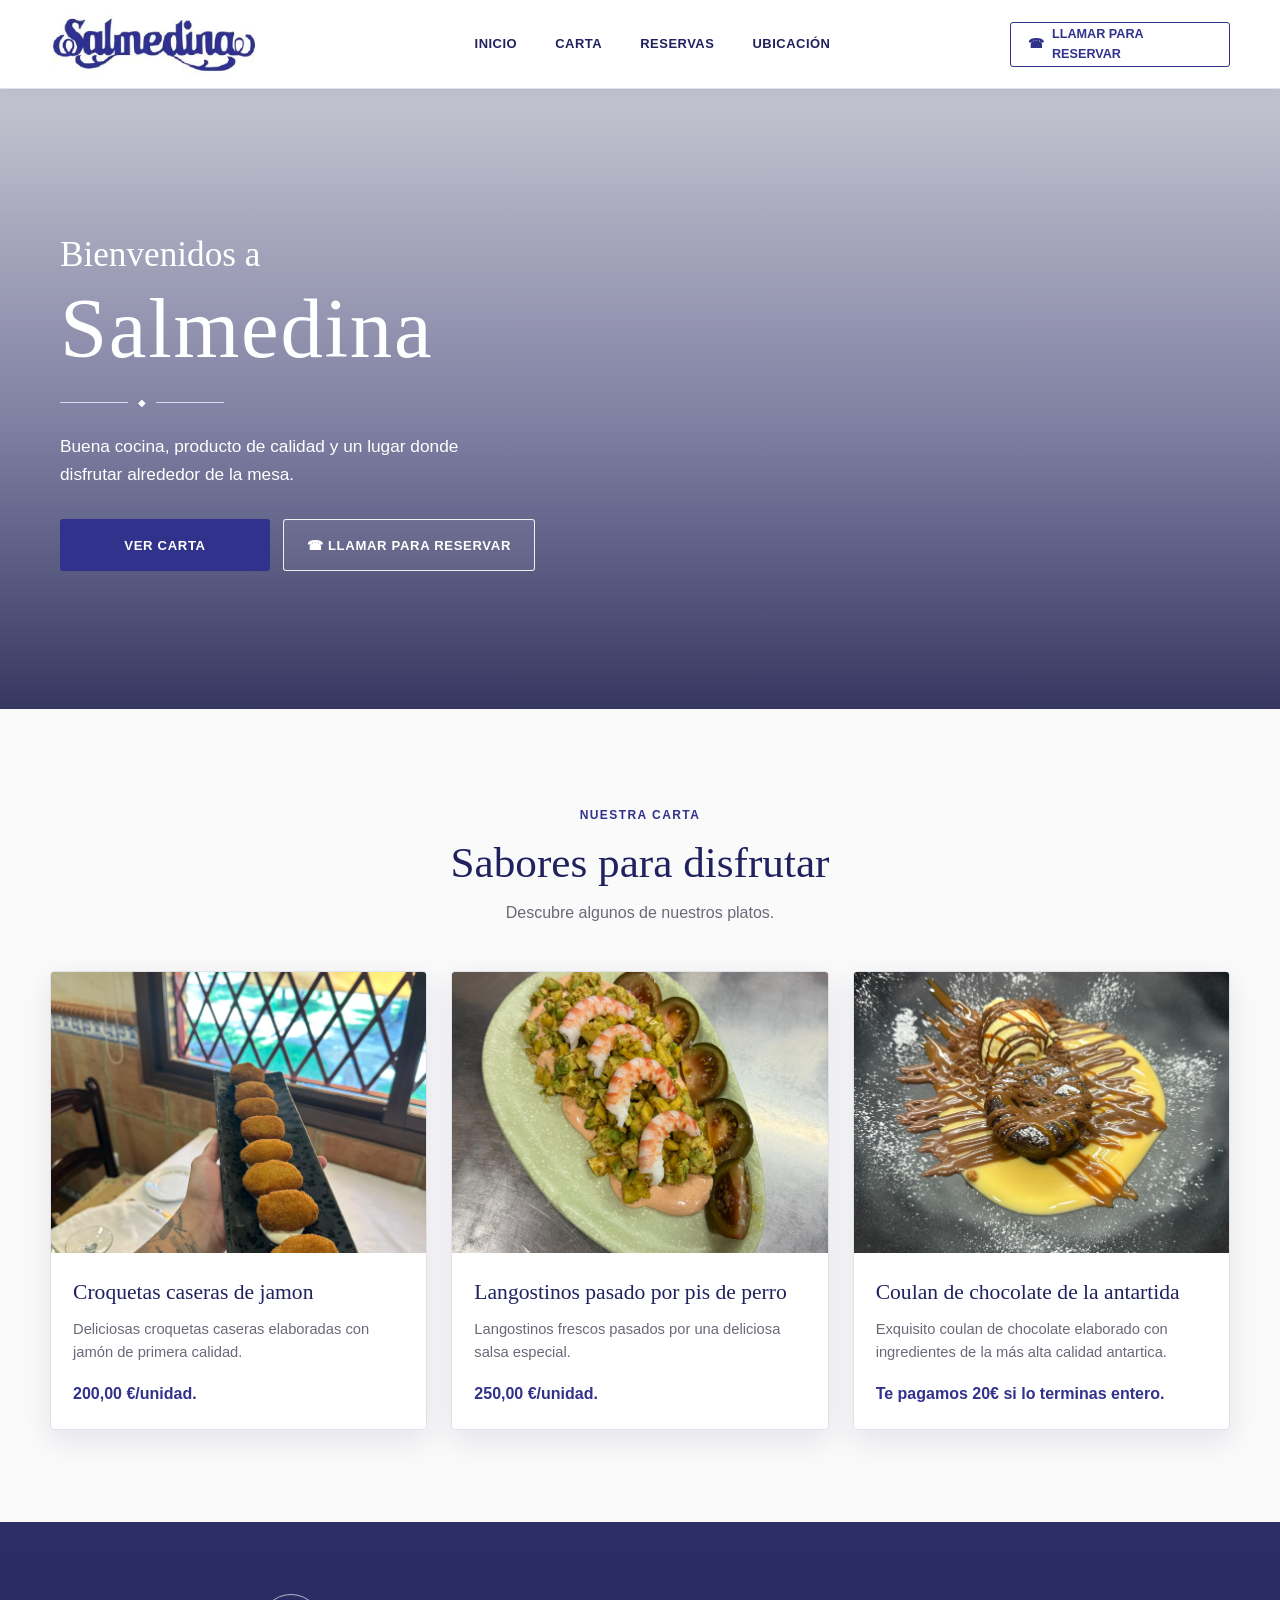
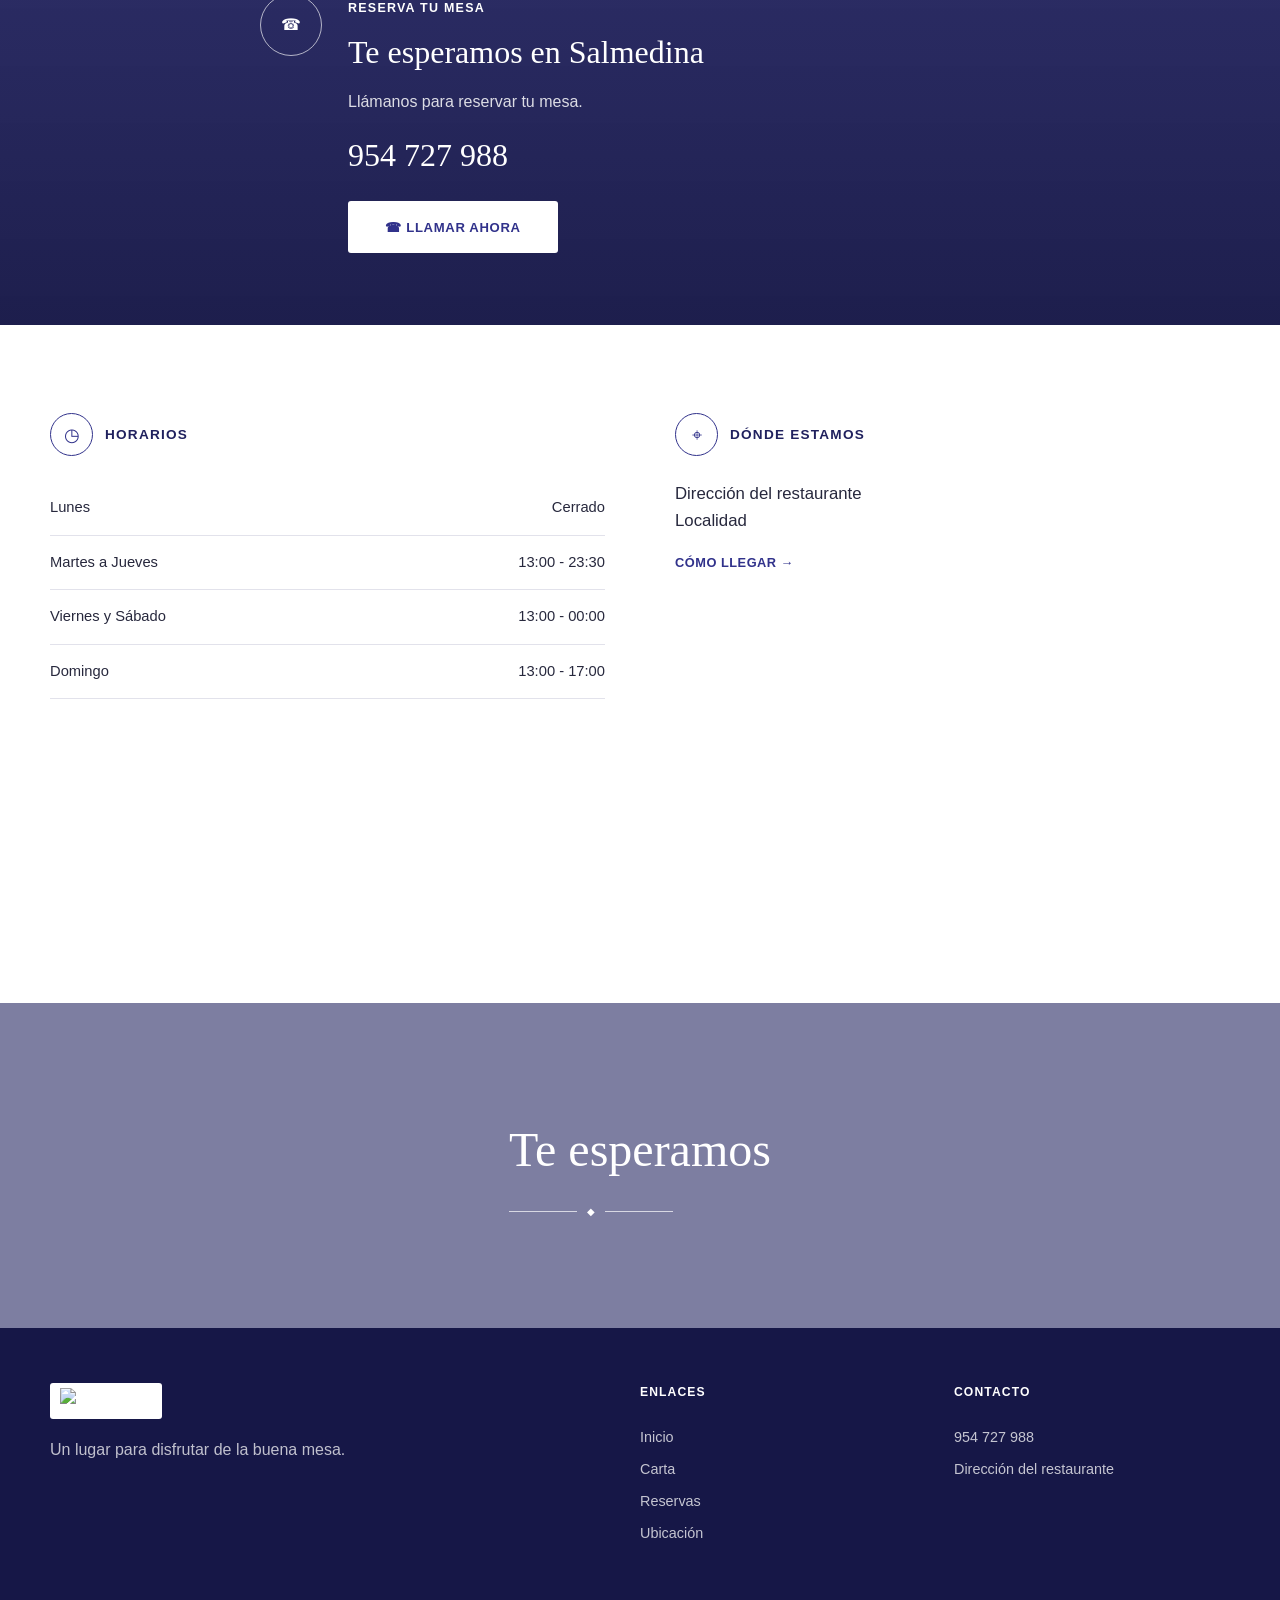
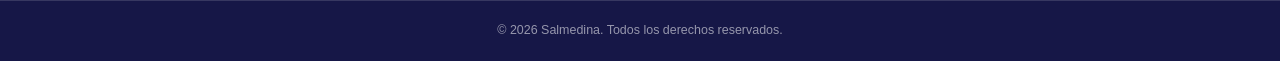
==== docs/index.html @ f75715e8 "v0.2.1" ====
<!DOCTYPE html>
<html lang="es">
<head>
    <meta charset="UTF-8">
    <meta name="viewport" content="width=device-width, initial-scale=1.0">

    <meta
        name="description"
        content="Salmedina - restaurante, carta, reservas, horarios y ubicación.">

    <title>Salmedina | Restaurante</title>

    <link rel="stylesheet" href="css/welcome.css">
</head>

<body>

<header class="header">

    <div class="header__container">

        <!-- Botón pensado para la navegación móvil -->
        <button class="menu-button" type="button" aria-label="Abrir menú">
            <span></span>
            <span></span>
            <span></span>
        </button>

        <!-- LOGO -->
        <a href="#inicio" class="logo" aria-label="Salmedina">
            <img
                src="static/img/logo.png"
                alt="Salmedina"
                class="logo__image">
        </a>

        <!-- Navegación de escritorio -->
        <nav class="nav">
            <a href="#inicio" class="nav__link">Inicio</a>
            <a href="#carta" class="nav__link">Carta</a>
            <a href="#reservas" class="nav__link">Reservas</a>
            <a href="#informacion" class="nav__link">Ubicación</a>
        </nav>

        <!-- En móvil queda solo el icono -->
        <a
            href="tel:+34954727988"
            class="header__phone"
            aria-label="Llamar para reservar">

            <span class="header__phone-icon">☎</span>
            <span class="header__phone-text">Llamar para reservar</span>
        </a>

    </div>

</header>


<main>

    <!-- =====================================================
         PORTADA
    ====================================================== -->

    <section class="hero" id="inicio">

        <div class="hero__overlay"></div>

        <div class="hero__content">

            <p class="hero__eyebrow">
                Bienvenidos a
            </p>

            <h1 class="hero__title">
                Salmedina
            </h1>

            <div class="decorative-line">
                <span></span>
                <span class="decorative-line__icon">◆</span>
                <span></span>
            </div>

            <p class="hero__description">
                Buena cocina, producto de calidad y un lugar
                donde disfrutar alrededor de la mesa.
            </p>

            <div class="hero__actions">

                <a href="static/doc/CartaRestaurante.pdf"
                    target="_blank"
                    class="button button--primary">
                    Ver carta
                </a>

                <a
                    href="tel:+34954727988"
                    class="button button--outline-light">
                    ☎ Llamar para reservar
                </a>

            </div>

        </div>

    </section>


    <!-- =====================================================
         CARTA
    ====================================================== -->

    <section class="menu-section" id="carta">

        <div class="section-container">

            <div class="section-heading">

                <span class="section-heading__label">
                    Nuestra carta
                </span>

                <h2>
                    Sabores para disfrutar
                </h2>

                <p>
                    Descubre algunos de nuestros platos.
                </p>

            </div>


            <div class="dishes">

                <article class="dish-card">

                    <img
                        src="static/img/platoCroquetas.jpeg"
                        alt="Plato de Salmedina"
                        class="dish-card__image">

                    <div class="dish-card__content">

                        <h3>Croquetas caseras de jamon</h3>

                        <p>
                            Deliciosas croquetas caseras elaboradas con jamón de primera calidad.
                        </p>

                        <span class="dish-card__price">
                            200,00 €/unidad.
                        </span>

                    </div>

                </article>


                <article class="dish-card">

                    <img
                        src="static/img/platoLangostinos.jpeg"
                        alt="Plato de Salmedina"
                        class="dish-card__image">

                    <div class="dish-card__content">

                        <h3>Langostinos pasado por pis de perro</h3>

                        <p>
                            Langostinos frescos pasados por una deliciosa salsa especial.
                        </p>

                        <span class="dish-card__price">
                            250,00 €/unidad.
                        </span>

                    </div>

                </article>


                <article class="dish-card">

                    <img
                        src="static/img/postreCoulan.jpeg"
                        alt="Plato de Salmedina"
                        class="dish-card__image">

                    <div class="dish-card__content">

                        <h3>Coulan de chocolate de la antartida</h3>

                        <p>
                            Exquisito coulan de chocolate elaborado con ingredientes de la más alta calidad antartica.
                        </p>

                        <span class="dish-card__price">
                            Te pagamos 20€ si lo terminas entero.
                        </span>

                    </div>

                </article>

            </div>

        </div>

    </section>


    <!-- =====================================================
         RESERVAS
    ====================================================== -->

    <section class="reservation-section" id="reservas">

        <div class="reservation-section__content">

            <div class="reservation-section__icon">
                ☎
            </div>

            <div>

                <span class="reservation-section__label">
                    Reserva tu mesa
                </span>

                <h2>
                    Te esperamos en Salmedina
                </h2>

                <p>
                    Llámanos para reservar tu mesa.
                </p>

                <a
                    href="tel:+34954727988"
                    class="reservation-section__phone">
                    954 727 988
                </a>

                <a
                    href="tel:+34954727988"
                    class="button button--light">
                    ☎ Llamar ahora
                </a>

            </div>

        </div>

    </section>


    <!-- =====================================================
         HORARIOS Y UBICACIÓN
    ====================================================== -->

    <section class="information-section" id="informacion">

        <div class="section-container information-grid">


            <article class="information-card">

                <div class="information-card__title">

                    <span class="information-card__icon">
                        ◷
                    </span>

                    <h2>Horarios</h2>

                </div>


                <div class="schedule">

                    <div class="schedule__row">
                        <span>Lunes</span>
                        <span>Cerrado</span>
                    </div>

                    <div class="schedule__row">
                        <span>Martes a Jueves</span>
                        <span>13:00 - 23:30</span>
                    </div>

                    <div class="schedule__row">
                        <span>Viernes y Sábado</span>
                        <span>13:00 - 00:00</span>
                    </div>

                    <div class="schedule__row">
                        <span>Domingo</span>
                        <span>13:00 - 17:00</span>
                    </div>

                </div>

            </article>


            <article class="information-card">

                <div class="information-card__title">

                    <span class="information-card__icon">
                        ⌖
                    </span>

                    <h2>Dónde estamos</h2>

                </div>


                <p class="address">
                    Dirección del restaurante<br>
                    Localidad
                </p>


                <a
                    href="https://maps.app.goo.gl/KN9rWi3h5oobp7wp9"
                    target="_blank"
                    rel="noopener"
                    class="text-link">
                    Cómo llegar →
                </a>


               <iframe
                    class="map-frame"
                    src="https://www.google.com/maps/embed?pb=!1m18!1m12!1m3!1d709.8618564633157!2d-5.920716770035191!3d37.28682455790146!2m3!1f0!2f0!3f0!3m2!1i1024!2i768!4f13.1!3m3!1m2!1s0xd127067c76dafdd%3A0xf039b90a5fd9a9d0!2sRestaurante%20Salmedina!5e1!3m2!1ses!2ses!4v1787943659663!5m2!1ses!2ses"
                    allowfullscreen
                    loading="lazy"
                    referrerpolicy="strict-origin-when-cross-origin">
                </iframe>

            </article>


        </div>

    </section>


    <!-- =====================================================
         CIERRE VISUAL
    ====================================================== -->

    <section class="closing-image">

        <div class="closing-image__overlay"></div>

        <div class="closing-image__content">

            <h2>
                Te esperamos
            </h2>

            <div class="decorative-line decorative-line--small">
                <span></span>
                <span class="decorative-line__icon">◆</span>
                <span></span>
            </div>

        </div>

    </section>

</main>


<!-- =========================================================
     FOOTER
========================================================= -->

<footer class="footer">

    <div class="footer__container">

        <div class="footer__brand">

            <img
                src="static/img/logo-salmedina.png"
                alt="Salmedina"
                class="footer__logo">

            <p>
                Un lugar para disfrutar de la buena mesa.
            </p>

        </div>


        <div class="footer__links">

            <h3>Enlaces</h3>

            <a href="#inicio">Inicio</a>
            <a href="#carta">Carta</a>
            <a href="#reservas">Reservas</a>
            <a href="#informacion">Ubicación</a>

        </div>


        <div class="footer__contact">

            <h3>Contacto</h3>

            <a href="tel:+34954727988">
                954 727 988
            </a>

            <span>
                Dirección del restaurante
            </span>

        </div>

    </div>


    <div class="footer__bottom">
        © 2026 Salmedina. Todos los derechos reservados.
    </div>

</footer>


</body>
</html>
---- docs/css/welcome.css ----
/* =========================================================
   PALETA SALMEDINA
   El color principal se ha extraído aproximadamente del logo.

   Principal: #31328B
========================================================= */

:root {

    --salmedina-blue: #31328b;
    --salmedina-blue-dark: #20215e;
    --salmedina-blue-deep: #161747;
    --salmedina-blue-light: #5c5fb0;
    --salmedina-blue-soft: #eeeeF8;

    --white: #ffffff;
    --off-white: #fafafa;

    --text: #27283d;
    --muted: #686a78;
    --border: #e2e2eb;

    --shadow:
        0 10px 30px rgba(32, 33, 94, 0.10);

    --max-width: 1180px;
}


/* =========================================================
   RESET
========================================================= */

* {
    margin: 0;
    padding: 0;
    box-sizing: border-box;
}

html {
    scroll-behavior: smooth;
}

body {
    font-family: Arial, Helvetica, sans-serif;
    background: var(--white);
    color: var(--text);
    line-height: 1.6;
}

img {
    display: block;
    width: 100%;
}

a {
    color: inherit;
    text-decoration: none;
}

button,
a {
    -webkit-tap-highlight-color: transparent;
}


/* =========================================================
   CABECERA
   MOBILE FIRST
========================================================= */

.header {
    position: sticky;
    top: 0;
    z-index: 1000;

    background: var(--white);

    border-bottom:
        1px solid rgba(49, 50, 139, 0.15);

    box-shadow:
        0 2px 14px rgba(32, 33, 94, 0.08);
}


.header__container {

    width: min(100% - 28px, var(--max-width));
    min-height: 76px;

    margin: 0 auto;

    display: grid;
    grid-template-columns: 45px 1fr 45px;
    align-items: center;
}


/* =========================================================
   LOGO
========================================================= */

.logo {

    display: flex;
    justify-content: center;
    align-items: center;

    min-width: 0;
}


.logo__image {

    width: auto;
    max-width: 175px;
    max-height: 58px;

    object-fit: contain;
}


/* =========================================================
   MENÚ MÓVIL
========================================================= */

.menu-button {

    width: 42px;
    height: 42px;

    padding: 0;

    border: 0;
    background: transparent;

    display: flex;
    flex-direction: column;
    justify-content: center;
    gap: 5px;

    cursor: pointer;
}


.menu-button span {

    display: block;

    width: 22px;
    height: 2px;

    background: var(--salmedina-blue);
}


.nav {
    display: none;
}


.header__phone {

    width: 42px;
    height: 42px;

    display: flex;
    align-items: center;
    justify-content: center;

    color: var(--salmedina-blue);

    font-size: 1.25rem;
}


.header__phone-text {
    display: none;
}


/* =========================================================
   HERO
========================================================= */

.hero {

    position: relative;

    min-height: calc(100svh - 76px);

    padding: 70px 23px;

    display: flex;
    justify-content: center;
    align-items: center;

    text-align: center;

    color: var(--white);

    background:
        url("../static/img/hero-restaurante.jpg")
        center / cover no-repeat;
}


.hero__overlay {

    position: absolute;
    inset: 0;

    background:
        linear-gradient(
            180deg,
            rgba(22, 23, 71, 0.25) 0%,
            rgba(32, 33, 94, 0.58) 55%,
            rgba(22, 23, 71, 0.86) 100%
        );
}


.hero__content {

    position: relative;
    z-index: 1;

    width: 100%;
    max-width: 560px;
}


.hero__eyebrow {

    font-family:
        Georgia,
        "Times New Roman",
        serif;

    font-size: 1.65rem;
}


.hero__title {

    margin-top: 3px;

    font-family:
        Georgia,
        "Times New Roman",
        serif;

    font-size:
        clamp(3.6rem, 18vw, 5.2rem);

    line-height: 1;

    font-weight: 500;

    letter-spacing: 0.02em;
}


.hero__description {

    max-width: 420px;

    margin:
        23px auto 31px;

    font-size: 1rem;
}


.hero__actions {

    display: flex;
    flex-direction: column;
    gap: 13px;
}


/* =========================================================
   DECORACIÓN
========================================================= */

.decorative-line {

    display: flex;
    justify-content: center;
    align-items: center;

    gap: 10px;

    margin-top: 24px;
}


.decorative-line > span:not(.decorative-line__icon) {

    width: 68px;
    height: 1px;

    background: currentColor;

    opacity: 0.7;
}


.decorative-line__icon {

    font-size: 0.6rem;
}


.decorative-line--small {
    margin-top: 15px;
}


/* =========================================================
   BOTONES
========================================================= */

.button {

    min-height: 52px;

    padding:
        13px 23px;

    display: inline-flex;
    align-items: center;
    justify-content: center;

    border:
        1px solid transparent;

    border-radius: 3px;

    font-size: 0.82rem;
    font-weight: 700;

    text-transform: uppercase;

    letter-spacing: 0.05em;

    transition:
        transform 0.2s ease,
        background 0.2s ease,
        color 0.2s ease,
        border-color 0.2s ease;
}


.button:active {
    transform: scale(0.98);
}


.button--primary {

    background:
        var(--salmedina-blue);

    color:
        var(--white);
}


.button--outline-light {

    border-color:
        rgba(255, 255, 255, 0.9);

    color:
        var(--white);

    background:
        rgba(255, 255, 255, 0.05);
}


.button--outline-dark {

    border-color:
        var(--salmedina-blue);

    color:
        var(--salmedina-blue);

    background:
        transparent;
}


.button--light {

    background:
        var(--white);

    color:
        var(--salmedina-blue);
}


/* =========================================================
   CONTENEDOR GENERAL
========================================================= */

.section-container {

    width:
        min(100% - 38px, var(--max-width));

    margin:
        0 auto;
}


/* =========================================================
   CARTA
========================================================= */

.menu-section {

    padding:
        70px 0;

    background:
        var(--off-white);
}


.section-heading {

    margin-bottom:
        34px;
}


.section-heading__label {

    color:
        var(--salmedina-blue);

    text-transform:
        uppercase;

    letter-spacing:
        0.12em;

    font-size:
        0.75rem;

    font-weight:
        700;
}


.section-heading h2 {

    margin-top:
        11px;

    color:
        var(--salmedina-blue-dark);

    font-family:
        Georgia,
        "Times New Roman",
        serif;

    font-size:
        2.25rem;

    line-height:
        1.15;

    font-weight:
        500;
}


.section-heading p {

    margin-top:
        13px;

    color:
        var(--muted);
}


/* =========================================================
   TARJETAS DE PLATO
========================================================= */

.dishes {

    display:
        grid;

    gap:
        24px;
}


.dish-card {

    overflow:
        hidden;

    background:
        var(--white);

    border:
        1px solid var(--border);

    border-radius:
        4px;

    box-shadow:
        var(--shadow);
}


.dish-card__image {

    aspect-ratio:
        4 / 3;

    object-fit:
        cover;
}


.dish-card__content {

    padding:
        22px;
}


.dish-card h3 {

    color:
        var(--salmedina-blue-dark);

    font-family:
        Georgia,
        "Times New Roman",
        serif;

    font-size:
        1.35rem;

    font-weight:
        500;
}


.dish-card p {

    margin-top:
        8px;

    color:
        var(--muted);

    font-size:
        0.92rem;
}


.dish-card__price {

    display:
        block;

    margin-top:
        16px;

    color:
        var(--salmedina-blue);

    font-weight:
        700;
}


.section-action {

    margin-top:
        34px;
}


.section-action .button {
    width: 100%;
}


/* =========================================================
   RESERVAS
========================================================= */

.reservation-section {

    padding:
        62px 22px;

    color:
        var(--white);

    background:

        linear-gradient(
            rgba(32, 33, 94, 0.94),
            rgba(22, 23, 71, 0.97)
        ),

        url("../static/img/fondo-reserva.jpg")
        center / cover no-repeat;
}


.reservation-section__content {

    max-width:
        760px;

    margin:
        0 auto;

    display:
        grid;

    grid-template-columns:
        50px 1fr;

    gap:
        18px;
}


.reservation-section__icon {

    width:
        48px;

    height:
        48px;

    display:
        flex;

    justify-content:
        center;

    align-items:
        center;

    border:
        1px solid rgba(255, 255, 255, 0.65);

    border-radius:
        50%;
}


.reservation-section__label {

    text-transform:
        uppercase;

    font-size:
        0.78rem;

    font-weight:
        700;

    letter-spacing:
        0.1em;
}


.reservation-section h2 {

    margin-top:
        8px;

    font-family:
        Georgia,
        "Times New Roman",
        serif;

    font-size:
        2rem;

    font-weight:
        500;
}


.reservation-section p {

    margin:
        11px 0 15px;

    color:
        rgba(255, 255, 255, 0.84);
}


.reservation-section__phone {

    display:
        block;

    margin-bottom:
        20px;

    font-family:
        Georgia,
        "Times New Roman",
        serif;

    font-size:
        2rem;
}


.reservation-section .button {
    width: 100%;
}


/* =========================================================
   INFORMACIÓN
========================================================= */

.information-section {

    padding:
        67px 0;

    background:
        var(--white);
}


.information-grid {

    display:
        grid;

    gap:
        55px;
}


.information-card__title {

    display:
        flex;

    align-items:
        center;

    gap:
        12px;

    margin-bottom:
        25px;
}


.information-card__title h2 {

    color:
        var(--salmedina-blue-dark);

    font-size:
        0.85rem;

    text-transform:
        uppercase;

    letter-spacing:
        0.09em;
}


.information-card__icon {

    width:
        43px;

    height:
        43px;

    display:
        inline-flex;

    justify-content:
        center;

    align-items:
        center;

    border:
        1px solid var(--salmedina-blue);

    border-radius:
        50%;

    color:
        var(--salmedina-blue);

    font-size:
        1.1rem;
}


.schedule__row {

    padding:
        15px 0;

    display:
        flex;

    justify-content:
        space-between;

    gap:
        25px;

    border-bottom:
        1px solid var(--border);

    font-size:
        0.92rem;
}


.schedule__row span:last-child {
    text-align: right;
}


.address {

    margin-bottom:
        14px;

    font-size:
        1.05rem;
}


.text-link {

    display:
        inline-block;

    margin-bottom:
        22px;

    color:
        var(--salmedina-blue);

    text-transform:
        uppercase;

    font-size:
        0.8rem;

    font-weight:
        700;

    letter-spacing:
        0.04em;
}


.map-image {

    min-height:
        210px;

    object-fit:
        cover;

    border-radius:
        3px;
}


/* =========================================================
   IMAGEN FINAL
========================================================= */

.closing-image {

    position:
        relative;

    min-height:
        270px;

    display:
        flex;

    justify-content:
        center;

    align-items:
        center;

    color:
        var(--white);

    background:

        url("../static/img/restaurante-interior.jpg")
        center / cover no-repeat;
}


.closing-image__overlay {

    position:
        absolute;

    inset:
        0;

    background:
        rgba(32, 33, 94, 0.58);
}


.closing-image__content {

    position:
        relative;

    z-index:
        1;

    text-align:
        center;
}


.closing-image h2 {

    font-family:
        Georgia,
        "Times New Roman",
        serif;

    font-size:
        2.4rem;

    font-weight:
        500;
}


/* =========================================================
   FOOTER
========================================================= */

.footer {

    background:
        var(--salmedina-blue-deep);

    color:
        var(--white);
}


.footer__container {

    width:
        min(100% - 38px, var(--max-width));

    margin:
        0 auto;

    padding:
        55px 0;

    display:
        grid;

    gap:
        38px;
}


.footer__brand {

    display:
        flex;

    flex-direction:
        column;

    align-items:
        flex-start;
}


.footer__logo {

    width:
        auto;

    max-width:
        190px;

    max-height:
        65px;

    object-fit:
        contain;

    /*
       El logo actual tiene fondo blanco.
       Cuando tengas el PNG transparente,
       se verá todavía mejor aquí.
    */
    background:
        var(--white);

    padding:
        5px 10px;

    border-radius:
        3px;
}


.footer__brand p {

    max-width:
        300px;

    margin-top:
        18px;

    color:
        rgba(255, 255, 255, 0.73);
}


.footer h3 {

    margin-bottom:
        14px;

    font-size:
        0.76rem;

    text-transform:
        uppercase;

    letter-spacing:
        0.09em;
}


.footer__links,
.footer__contact {

    display:
        flex;

    flex-direction:
        column;

    gap:
        9px;
}


.footer__links a,
.footer__contact a,
.footer__contact span {

    color:
        rgba(255, 255, 255, 0.75);

    font-size:
        0.9rem;
}


.footer__bottom {

    padding:
        20px;

    text-align:
        center;

    border-top:
        1px solid rgba(255, 255, 255, 0.14);

    color:
        rgba(255, 255, 255, 0.55);

    font-size:
        0.78rem;
}


/* =========================================================
   TABLET
========================================================= */

@media (min-width: 720px) {

    .hero {
        min-height:
            650px;
    }


    .hero__actions {

        flex-direction:
            row;

        justify-content:
            center;
    }


    .hero__actions .button {

        min-width:
            210px;
    }


    .dishes {

        grid-template-columns:
            repeat(3, 1fr);
    }


    .section-action {

        text-align:
            center;
    }


    .section-action .button {

        width:
            auto;

        min-width:
            270px;
    }


    .information-grid {

        grid-template-columns:
            1fr 1fr;

        gap:
            70px;
    }


    .footer__container {

        grid-template-columns:
            2fr 1fr 1fr;
    }
}


/* =========================================================
   ESCRITORIO
========================================================= */

@media (min-width: 1000px) {

    .header__container {

        min-height:
            88px;

        grid-template-columns:
            245px 1fr 220px;
    }


    .logo {

        justify-content:
            flex-start;
    }


    .logo__image {

        max-width:
            205px;

        max-height:
            69px;
    }


    .menu-button {
        display: none;
    }


    .nav {

        display:
            flex;

        justify-content:
            center;

        align-items:
            center;

        gap:
            38px;
    }


    .nav__link {

        position:
            relative;

        color:
            var(--salmedina-blue-dark);

        font-size:
            0.81rem;

        font-weight:
            600;

        text-transform:
            uppercase;

        letter-spacing:
            0.04em;
    }


    .nav__link::after {

        content:
            "";

        position:
            absolute;

        left:
            0;

        bottom:
            -10px;

        width:
            0;

        height:
            2px;

        background:
            var(--salmedina-blue);

        transition:
            width 0.2s ease;
    }


    .nav__link:hover::after {
        width: 100%;
    }


    .header__phone {

        width:
            auto;

        height:
            45px;

        padding:
            0 17px;

        gap:
            8px;

        border:
            1px solid var(--salmedina-blue);

        border-radius:
            3px;

        color:
            var(--salmedina-blue);

        font-size:
            0.79rem;

        font-weight:
            700;

        text-transform:
            uppercase;
    }


    .header__phone-text {
        display: inline;
    }


    .hero {

        min-height:
            620px;

        justify-content:
            flex-start;

        padding-left:
            max(
                60px,
                calc((100vw - var(--max-width)) / 2)
            );

        text-align:
            left;
    }


    .hero__content {
        max-width: 610px;
    }


    .hero__eyebrow {
        font-size: 2.2rem;
    }


    .hero__title {
        font-size: 5.3rem;
    }


    .decorative-line {
        justify-content: flex-start;
    }


    .hero__description {

        margin-left:
            0;

        font-size:
            1.08rem;
    }


    .hero__actions {
        justify-content: flex-start;
    }


    .menu-section {
        padding:
            92px 0;
    }


    .section-heading {

        max-width:
            680px;

        margin:
            0 auto 45px;

        text-align:
            center;
    }


    .section-heading h2 {
        font-size: 2.7rem;
    }


    .dish-card {

        transition:
            transform 0.25s ease,
            box-shadow 0.25s ease;
    }


    .dish-card:hover {

        transform:
            translateY(-5px);

        box-shadow:
            0 16px 38px rgba(32, 33, 94, 0.15);
    }


    .button--primary:hover {

        background:
            var(--salmedina-blue-dark);
    }


    .button--outline-dark:hover {

        background:
            var(--salmedina-blue);

        color:
            var(--white);
    }


    .reservation-section {
        padding:
            72px 0;
    }


    .reservation-section__content {

        grid-template-columns:
            70px 1fr;

        align-items:
            flex-start;
    }


    .reservation-section__icon {

        width:
            62px;

        height:
            62px;
    }


    .reservation-section .button {

        width:
            auto;

        min-width:
            210px;
    }


    .information-section {
        padding:
            88px 0;
    }


    .closing-image {
        min-height:
            325px;
    }


    .closing-image h2 {
        font-size: 3rem;
    }
}


/* =========================================================
   PANTALLAS GRANDES
========================================================= */

@media (min-width: 1400px) {

    .hero {
        min-height:
            700px;
    }


    .hero__title {
        font-size:
            5.8rem;
    }
}

.map-frame {
    width: 100%;
    height: 260px;

    border: 0;
    border-radius: 4px;

    display: block;
}

@media (min-width: 1000px) {

    .map-frame {
        height: 320px;
    }

}
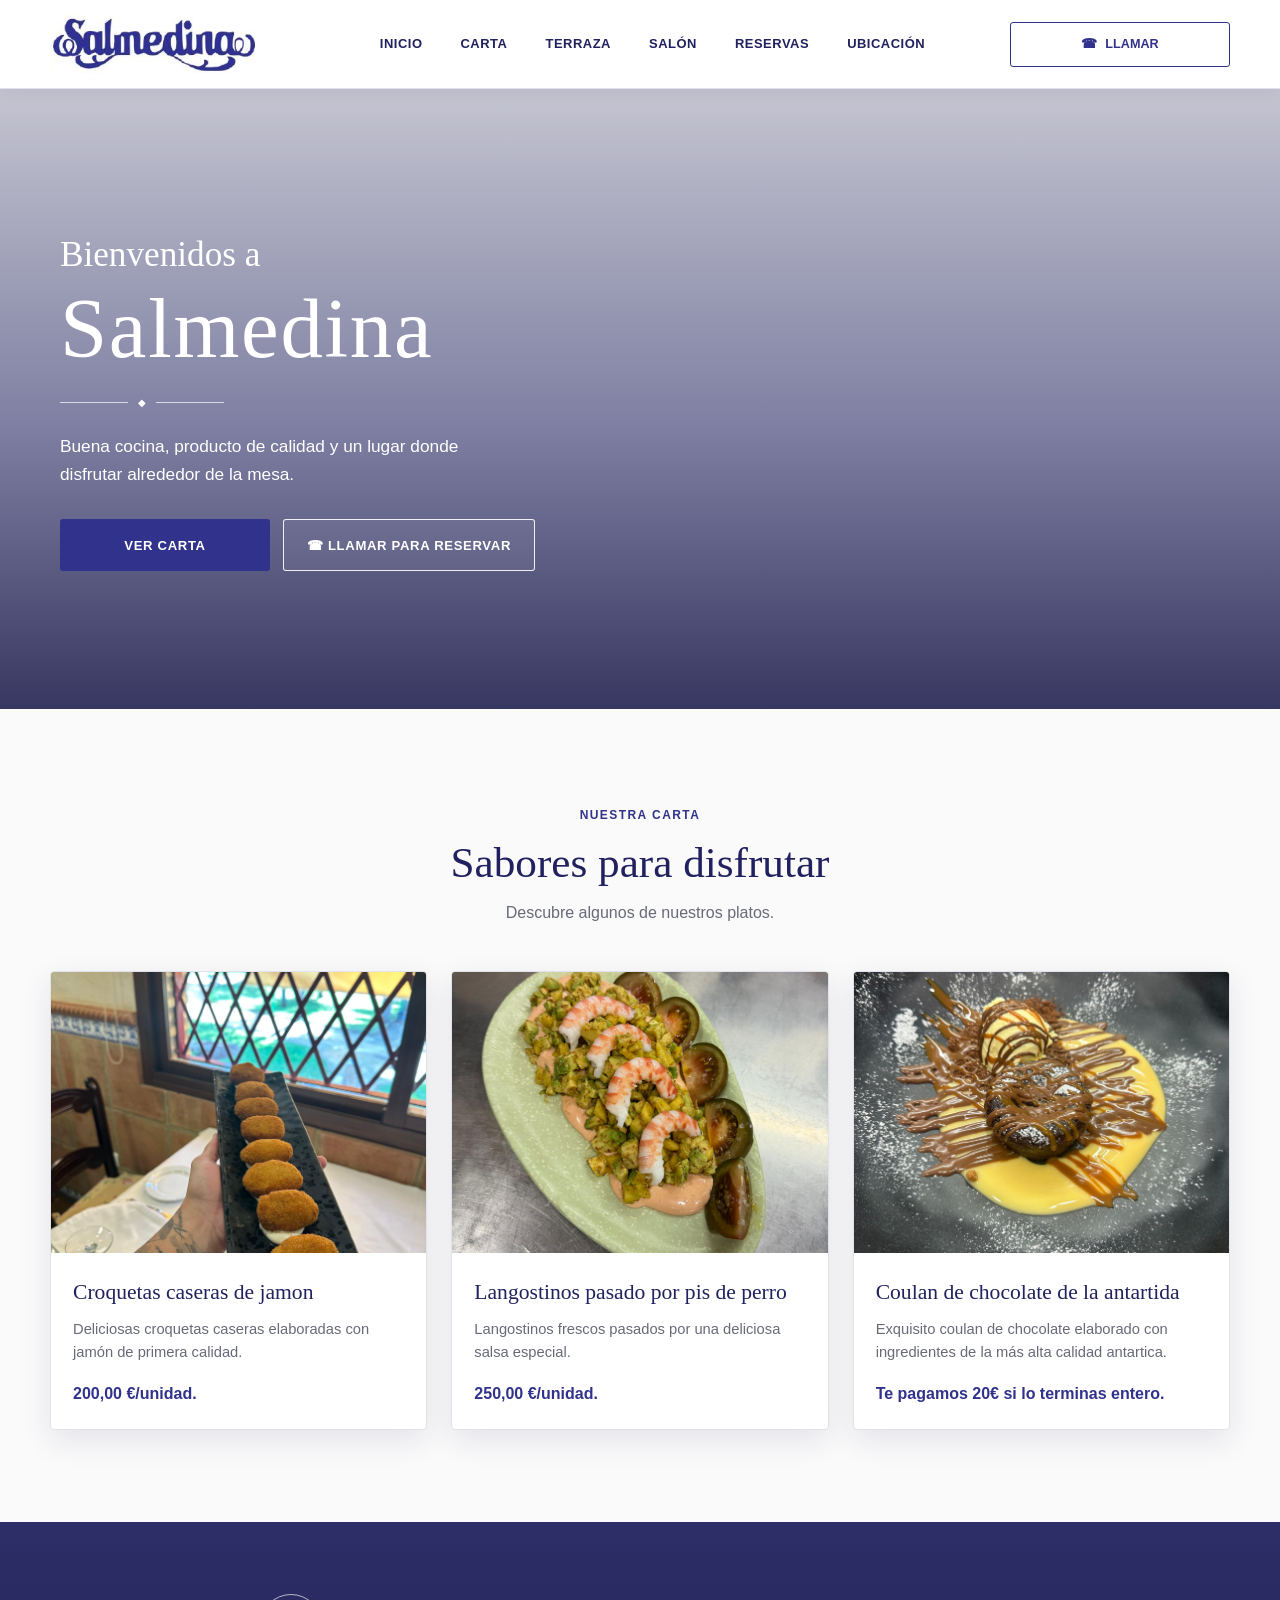
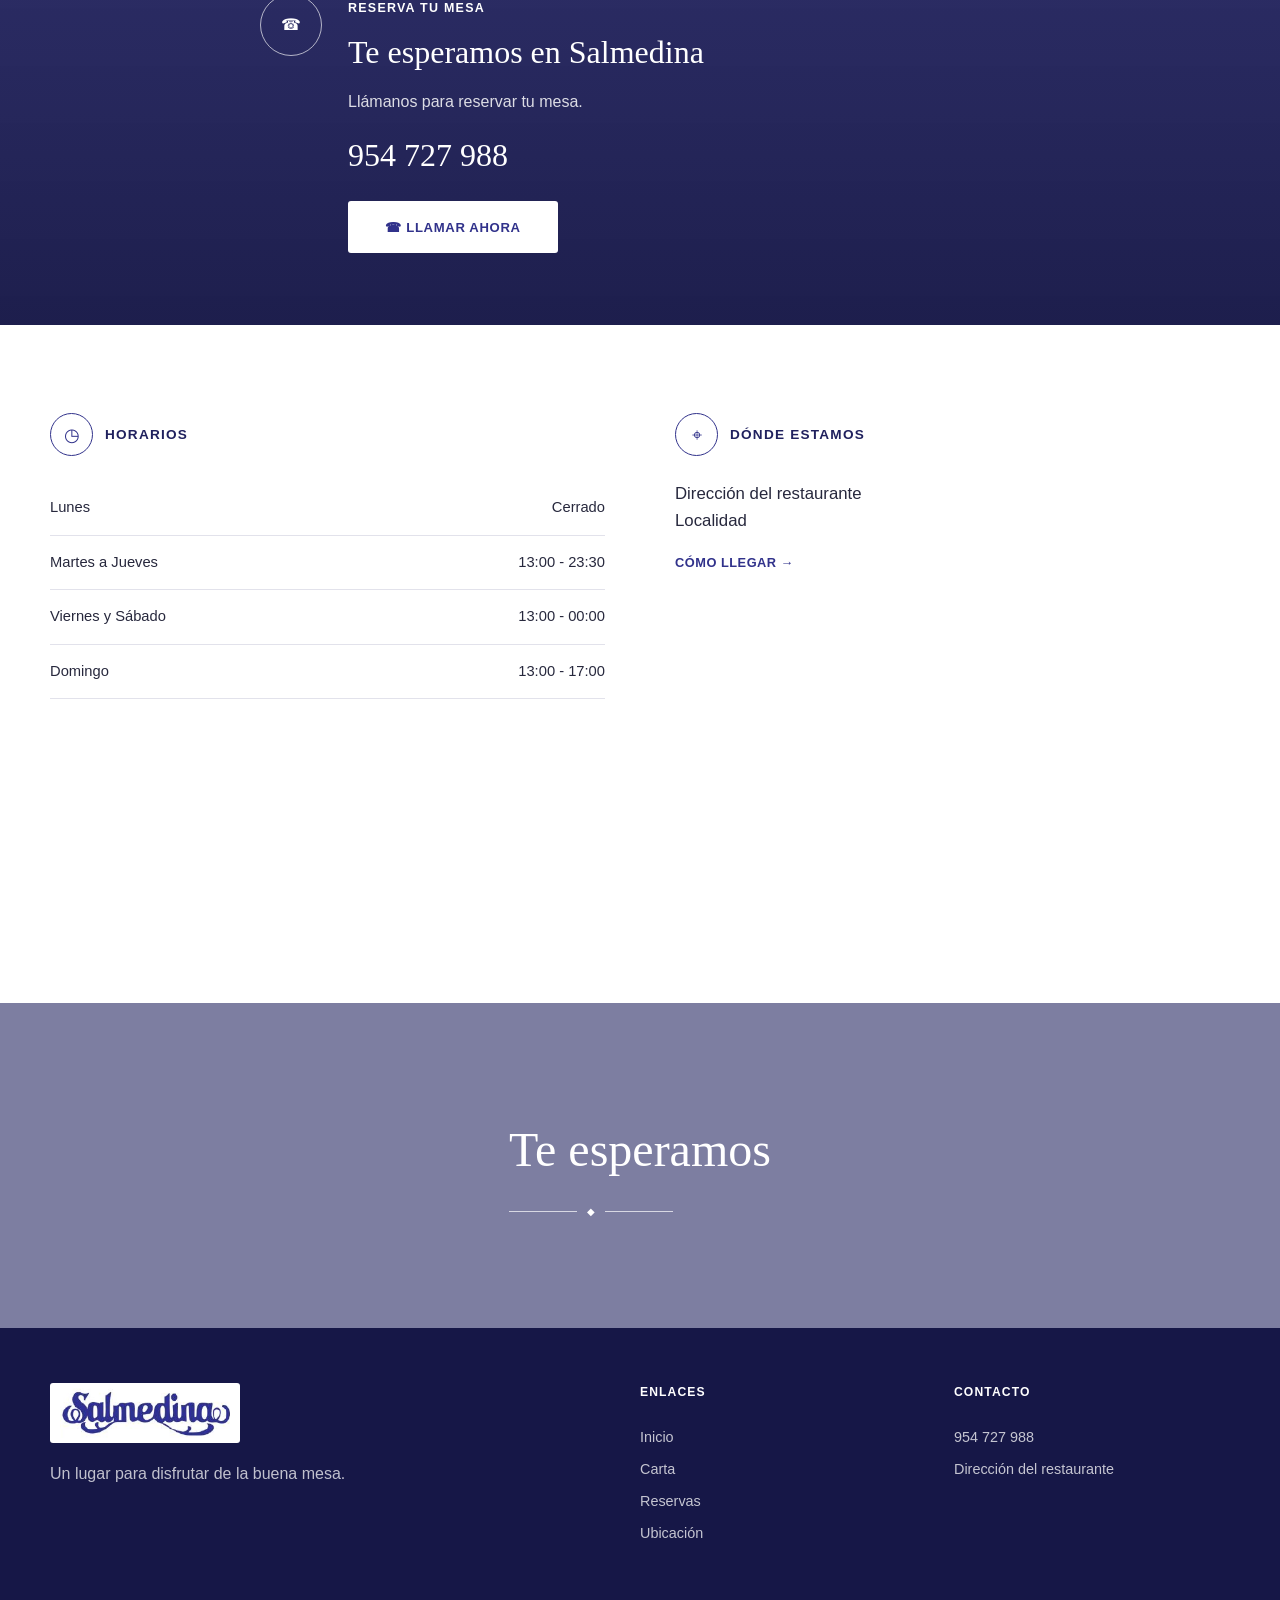
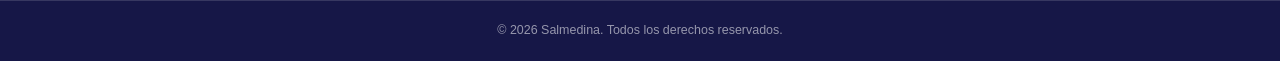
==== commit 9b1d9bbc: "v0.3" ====
--- a/docs/index.html
+++ b/docs/index.html
@@ -8,7 +8,7 @@
         name="description"
         content="Salmedina - restaurante, carta, reservas, horarios y ubicación.">
 
-    <title>Salmedina | Restaurante</title>
+    <title>Salmedina Dos Hermanas</title>
 
     <link rel="stylesheet" href="css/welcome.css">
 </head>
@@ -19,40 +19,122 @@
 
     <div class="header__container">
 
-        <!-- Botón pensado para la navegación móvil -->
-        <button class="menu-button" type="button" aria-label="Abrir menú">
+        <!-- BOTÓN MENÚ MÓVIL -->
+        <button
+            class="menu-button"
+            id="menuButton"
+            type="button"
+            aria-label="Abrir menú"
+            aria-expanded="false"
+            aria-controls="mobileNav">
+
             <span></span>
             <span></span>
             <span></span>
+
         </button>
 
+
         <!-- LOGO -->
-        <a href="#inicio" class="logo" aria-label="Salmedina">
+        <a href="index.html" class="logo">
+
             <img
                 src="static/img/logo.png"
-                alt="Salmedina"
+                alt="Restaurante Salmedina"
                 class="logo__image">
-        </a>
-
-        <!-- Navegación de escritorio -->
+
+        </a>
+
+
+        <!-- MENÚ PC -->
         <nav class="nav">
-            <a href="#inicio" class="nav__link">Inicio</a>
-            <a href="#carta" class="nav__link">Carta</a>
-            <a href="#reservas" class="nav__link">Reservas</a>
-            <a href="#informacion" class="nav__link">Ubicación</a>
+
+            <a href="index.html" class="nav__link">
+                Inicio
+            </a>
+
+            <a
+                href="static/doc/CartaRestaurante.pdf"
+                target="_blank"
+                class="nav__link">
+                Carta
+            </a>
+
+            <a href="terraza.html" class="nav__link">
+                Terraza
+            </a>
+
+            <a href="salon.html" class="nav__link">
+                Salón
+            </a>
+
+            <a href="index.html#reservas" class="nav__link">
+                Reservas
+            </a>
+
+            <a href="index.html#informacion" class="nav__link">
+                Ubicación
+            </a>
+
         </nav>
 
-        <!-- En móvil queda solo el icono -->
+
+        <!-- TELÉFONO -->
         <a
-            href="tel:+34954727988"
+            href="tel:+34955123456"
             class="header__phone"
-            aria-label="Llamar para reservar">
-
-            <span class="header__phone-icon">☎</span>
-            <span class="header__phone-text">Llamar para reservar</span>
+            aria-label="Llamar a Salmedina">
+
+            <span class="header__phone-icon">
+                ☎
+            </span>
+
+            <span class="header__phone-text">
+                Llamar
+            </span>
+
         </a>
 
     </div>
+
+
+    <!-- MENÚ DESPLEGABLE MÓVIL -->
+    <nav class="mobile-nav" id="mobileNav">
+
+        <a href="index.html" class="mobile-nav__link">
+            Inicio
+        </a>
+
+        <a
+            href="static/doc/CartaRestaurante.pdf"
+            target="_blank"
+            class="mobile-nav__link">
+            Carta
+        </a>
+
+        <a href="terraza.html" class="mobile-nav__link">
+            Terraza
+        </a>
+
+        <a href="salon.html" class="mobile-nav__link">
+            Salón
+        </a>
+
+        <a href="index.html#reservas" class="mobile-nav__link">
+            Reservas
+        </a>
+
+        <a href="index.html#informacion" class="mobile-nav__link">
+            Ubicación
+        </a>
+
+        <a
+            href="tel:+34955123456"
+            class="mobile-nav__reserve">
+            ☎ Reservar por teléfono
+        </a>
+
+    </nav>
 
 </header>
 
@@ -390,7 +472,7 @@
         <div class="footer__brand">
 
             <img
-                src="static/img/logo-salmedina.png"
+                src="static/img/logo.png"
                 alt="Salmedina"
                 class="footer__logo">
 
@@ -436,6 +518,6 @@
 
 </footer>
 
-
+<script src="js/menu.js"></script>
 </body>
 </html>
--- a/docs/css/welcome.css
+++ b/docs/css/welcome.css
@@ -1541,4 +1541,110 @@
         height: 320px;
     }
 
+}
+
+/* =========================================================
+   MENÚ MÓVIL DESPLEGABLE
+========================================================= */
+
+.mobile-nav {
+    display: none;
+
+    background: var(--white);
+
+    border-top: 1px solid var(--border);
+    border-bottom: 1px solid var(--border);
+
+    padding: 8px 20px 20px;
+}
+
+
+/* Cuando JS añade esta clase, aparece */
+
+.mobile-nav--open {
+    display: flex;
+    flex-direction: column;
+}
+
+
+.mobile-nav__link {
+    padding: 15px 5px;
+
+    color: var(--salmedina-blue-dark);
+
+    border-bottom: 1px solid var(--border);
+
+    font-size: 0.95rem;
+    font-weight: 600;
+
+    text-transform: uppercase;
+    letter-spacing: 0.05em;
+}
+
+
+.mobile-nav__reserve {
+    margin-top: 18px;
+
+    min-height: 50px;
+
+    display: flex;
+    justify-content: center;
+    align-items: center;
+
+    background: var(--salmedina-blue);
+
+    color: var(--white);
+
+    border-radius: 3px;
+
+    font-size: 0.85rem;
+    font-weight: 700;
+
+    text-transform: uppercase;
+}
+
+
+/* =========================================================
+   ANIMACIÓN BOTÓN HAMBURGUESA
+========================================================= */
+
+.menu-button span {
+    transition:
+        transform 0.25s ease,
+        opacity 0.25s ease;
+}
+
+
+/* Línea superior */
+
+.menu-button--open span:nth-child(1) {
+    transform: translateY(7px) rotate(45deg);
+}
+
+
+/* Línea central */
+
+.menu-button--open span:nth-child(2) {
+    opacity: 0;
+}
+
+
+/* Línea inferior */
+
+.menu-button--open span:nth-child(3) {
+    transform: translateY(-7px) rotate(-45deg);
+}
+
+
+/* =========================================================
+   EN PC NO MOSTRAMOS EL MENÚ MÓVIL
+========================================================= */
+
+@media (min-width: 1000px) {
+
+    .mobile-nav,
+    .mobile-nav--open {
+        display: none;
+    }
+
 }
